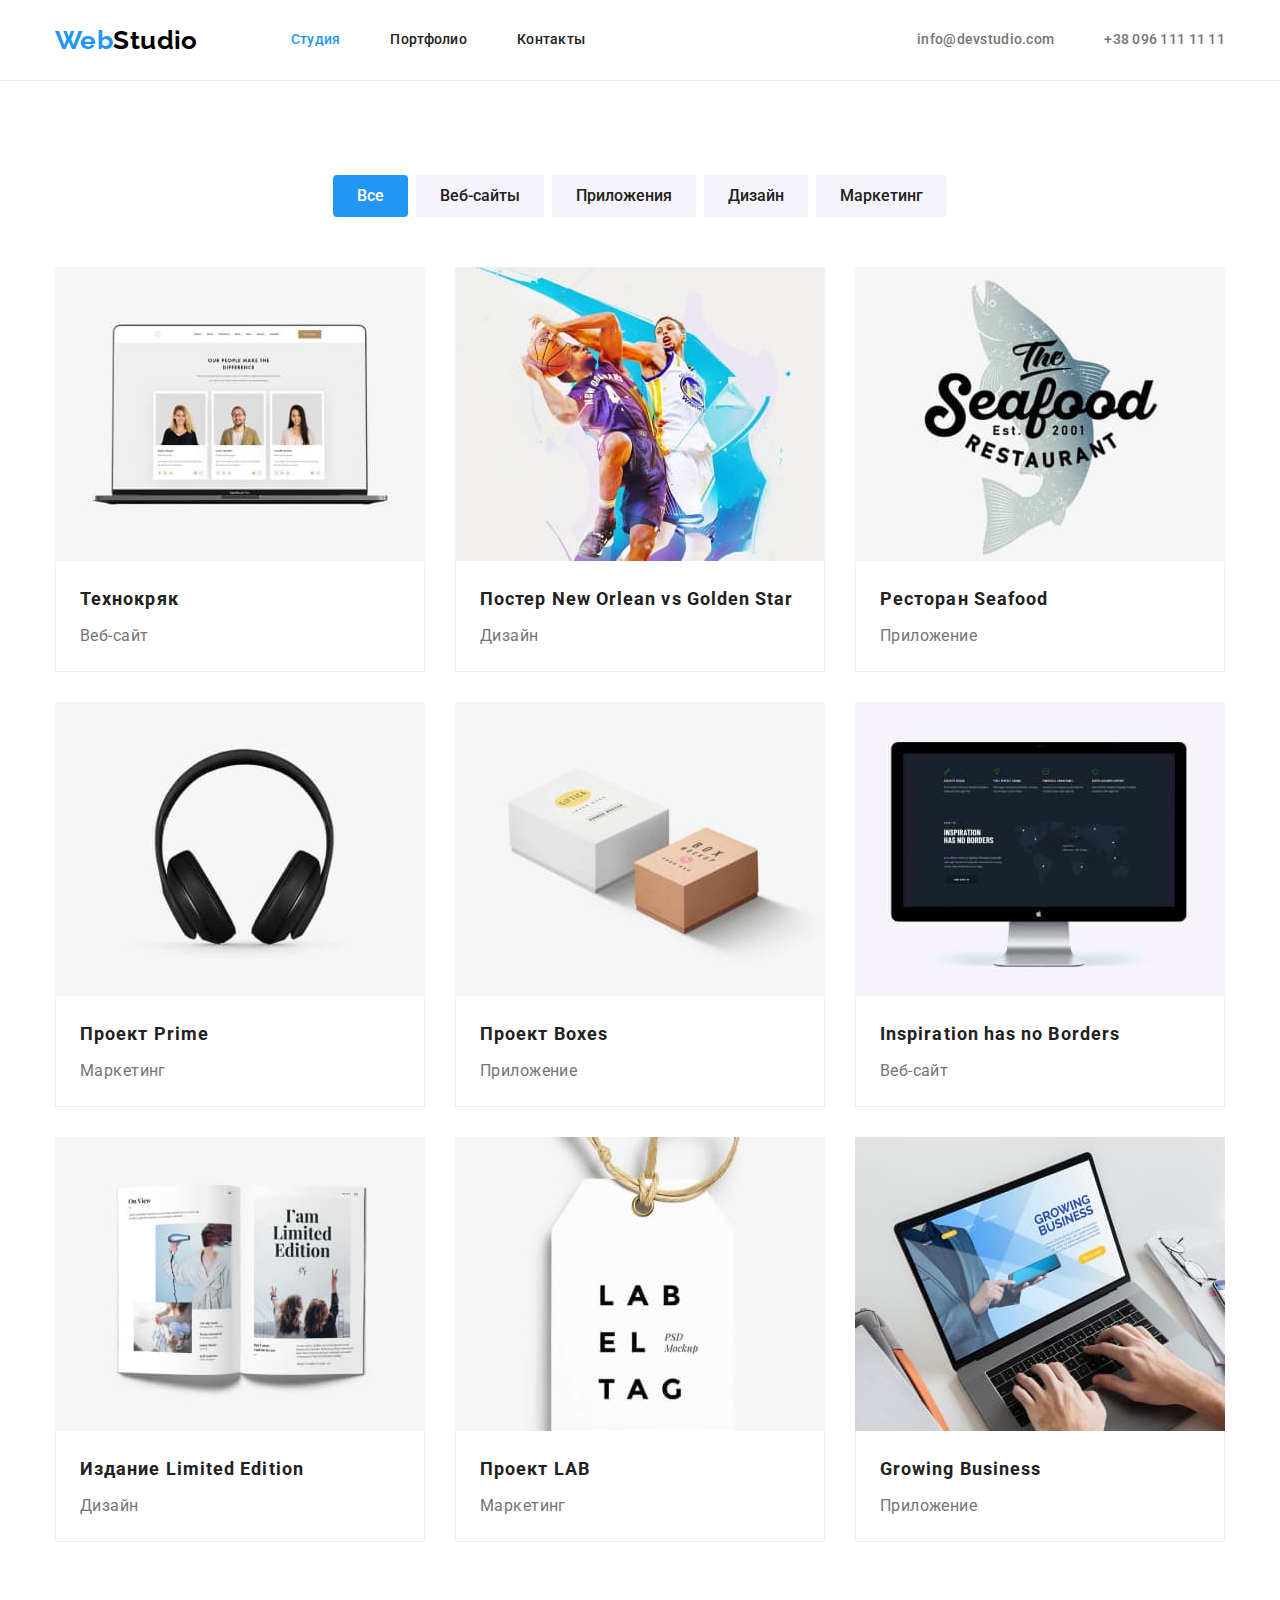
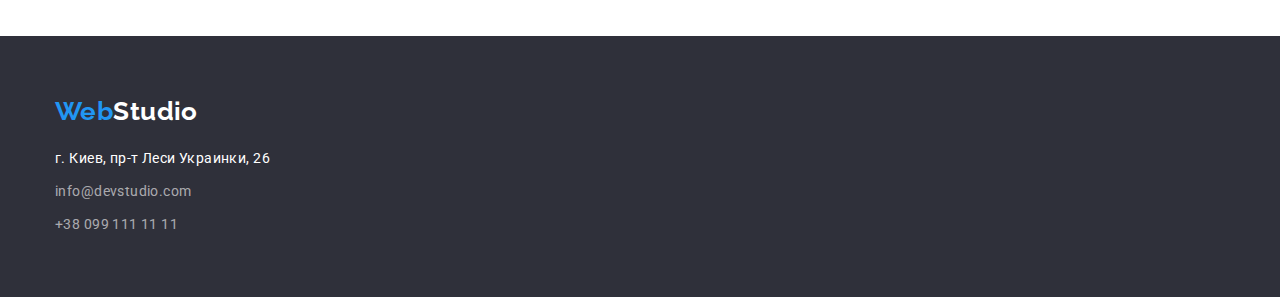
==== portfolio.html @ 26721f90 "Initial commit" ====
<!DOCTYPE html>
<html lang="ru">
  <head>
    <meta charset="UTF-8" />
    <meta http-equiv="X-UA-Compatible" content="IE=edge" />
    <meta name="viewport" content="width=device-width, initial-scale=1.0" />
    <title>goit-markup-hw-01</title>
    <link rel="preconnect" href="https://fonts.googleapis.com" />
    <link rel="preconnect" href="https://fonts.gstatic.com" crossorigin />

    <!-- Fonts -->
    <link
      href="https://fonts.googleapis.com/css2?family=Raleway:wght@700&family=Roboto:wght@400;500;700&display=swap"
      rel="stylesheet"
    />

    <!-- Modern normalize styles -->
    <link
      rel="stylesheet"
      href="https://cdnjs.cloudflare.com/ajax/libs/modern-normalize/1.1.0/modern-normalize.min.css"
    />

    <!-- Custom styles -->
    <link rel="stylesheet" href="./css/styles.css" />
  </head>

  <body>
    <!--Section Header  -->

    <header class="header">
      <div class="container header-container">
        <nav class="header-nav">
          <a class="logo-header link" lang="en" href="./index.html"
            ><span class="logo-header-accent">Web</span>Studio</a
          >
          <ul class="header-pages-list list">
            <li class="header-list-item">
              <a class="header-link link current-link" href="./index.html"
                >Студия
              </a>
            </li>
            <li class="header-list-item">
              <a class="header-link link" href="./portfolio.html">Портфолио</a>
            </li>
            <li class="header-list-item">
              <a class="header-link link" href="">Контакты</a>
            </li>
          </ul>
        </nav>
        <ul class="header-contacts-list list">
          <li class="header-contacts-item">
            <a class="header-contacts link" href="mailto:info@devstudio.com"
              >info@devstudio.com</a
            >
          </li>
          <li class="header-contacts-item">
            <a class="header-contacts link" href="tel:+380961111111"
              >+38 096 111 11 11</a
            >
          </li>
        </ul>
      </div>
    </header>

    <!-- Section Unique  content -->

    <main>
      <!-- Examples of works -->

      <section class="section works-examples">
        <div class="container">
          <h1 class="visually-hidden">Примеры работ</h1>
          <ul class="list button-list">
            <li class="button-item">
              <button class="btn-wrk-exmpl active-btn" type="button">
                Все
              </button>
            </li>
            <li class="button-item">
              <button class="btn-wrk-exmpl" type="button">Веб-сайты</button>
            </li>
            <li class="button-item">
              <button class="btn-wrk-exmpl" type="button">Приложения</button>
            </li>
            <li class="button-item">
              <button class="btn-wrk-exmpl" type="button">Дизайн</button>
            </li>
            <li class="button-item">
              <button class="btn-wrk-exmpl" type="button">Маркетинг</button>
            </li>
          </ul>
          <ul class="list card-set works-examples-list">
            <li class="container-wrk-exmpl card-set-item">
              <img
                src="./images/projects/project-1.jpg"
                alt="Проект 1"
                width="370"
                height="294"
              />
              <div class="examples-text">
                <h2 class="title-wrk-exmpl">Технокряк</h2>
                <p class="desc-wrk-exmpl">Веб-сайт</p>
              </div>
            </li>
            <li class="container-wrk-exmpl card-set-item">
              <img
                src="./images/projects/project-2.jpg"
                alt="Проект 2"
                width="370"
                height="294"
              />
              <div class="examples-text">
                <h2 class="title-wrk-exmpl">
                  Постер <span lang="en">New Orlean vs Golden Star</span>
                </h2>
                <p class="desc-wrk-exmpl">Дизайн</p>
              </div>
            </li>
            <li class="container-wrk-exmpl card-set-item">
              <img
                src="./images/projects/project-3.jpg"
                alt="Проект 3"
                width="370"
                height="294"
              />
              <div class="examples-text">
                <h2 class="title-wrk-exmpl">
                  Ресторан <span lang="en">Seafood</span>
                </h2>
                <p class="desc-wrk-exmpl">Приложение</p>
              </div>
            </li>
            <li class="container-wrk-exmpl card-set-item">
              <img
                src="./images/projects/project-4.jpg"
                alt="Проект 4"
                width="370"
                height="294"
              />
              <div class="examples-text">
                <h2 class="title-wrk-exmpl">
                  Проект <span lang="en">Prime</span>
                </h2>
                <p class="desc-wrk-exmpl">Маркетинг</p>
              </div>
            </li>
            <li class="container-wrk-exmpl card-set-item">
              <img
                src="./images/projects/project-5.jpg"
                alt="Проект 5"
                width="370"
                height="294"
              />
              <div class="examples-text">
                <h2 class="title-wrk-exmpl">
                  Проект <span lang="en">Boxes</span>
                </h2>
                <p class="desc-wrk-exmpl">Приложение</p>
              </div>
            </li>
            <li class="container-wrk-exmpl card-set-item">
              <img
                src="./images/projects/project-6.jpg"
                alt="Проект 6 "
                width="370"
                height="294"
              />
              <div class="examples-text">
                <h2 class="title-wrk-exmpl" lang="en">
                  Inspiration has no Borders
                </h2>
                <p class="desc-wrk-exmpl">Веб-сайт</p>
              </div>
            </li>
            <li class="container-wrk-exmpl card-set-item">
              <img
                src="./images/projects/project-7.jpg"
                alt="Проект 7"
                width="370"
                height="294"
              />
              <div class="examples-text">
                <h2 class="title-wrk-exmpl">
                  Издание <span lang="en">Limited Edition</span>
                </h2>
                <p class="desc-wrk-exmpl">Дизайн</p>
              </div>
            </li>
            <li class="container-wrk-exmpl card-set-item">
              <img
                src="./images/projects/project-8.jpg"
                alt="Проект 8"
                width="370"
                height="294"
              />
              <div class="examples-text">
                <h2 class="title-wrk-exmpl">
                  Проект <span lang="en">LAB</span>
                </h2>
                <p class="desc-wrk-exmpl">Маркетинг</p>
              </div>
            </li>
            <li class="container-wrk-exmpl card-set-item">
              <img
                src="./images/projects/project-9.jpg"
                alt="Проект 9"
                width="370"
                height="294"
              />
              <div class="examples-text">
                <h2 class="title-wrk-exmpl" lang="en">Growing Business</h2>
                <p class="desc-wrk-exmpl">Приложение</p>
              </div>
            </li>
          </ul>
        </div>
      </section>
    </main>

    <!-- Section Footer -->

    <footer class="section footer">
      <div class="container">
        <a class="logo-footer link" lang="en" href="./index.html"
          ><span class="logo-footer-accent">Web</span>Studio</a
        >
        <address class="address container-address">
          <ul class="list">
            <li class="footer-list-item">
              <a
                class="address-link link"
                href="https://goo.gl/maps/PPFv1zaZSDfDvedT9"
                target="_blank"
                rel="noopener noreferrer"
              >
                г. Киев, пр-т Леси Украинки, 26</a
              >
            </li>
            <li class="footer-list-item">
              <a class="footer-contacts link" href="mailto:info@devstudio.com"
                >info@devstudio.com</a
              >
            </li>
            <li class="footer-list-item">
              <a class="footer-contacts link" href="tel:+380991111111"
                >+38 099 111 11 11</a
              >
            </li>
          </ul>
        </address>
      </div>
    </footer>
  </body>
</html>
---- css/styles.css ----
:root {
  /* fonts */
  --main-font: "Roboto";
  --secondary-font: "Raleway";

  /* text colors */
  --main-txt-cl: #757575;
  --secondary-txt-cl: #212121;
  --dark-txt-cl: #000000;
  --white-txt-cl: #ffffff;
  --accent-txt-cl: #2196f3;

  /* bg colors */
  --main-bg-cl: #ffffff;
  --grey-bg-cl: #f5f4fa;
  --dark-bg-cl: #2f303a;
  --btn-cl: #2196f3;
  --btn-active-cl: #188ce8;

  /* others */
  --items: 4;
  --indent: 30px;
}

/* body */
body {
  font-family: var(--main-font), sans-serif;
  font-size: 14px;
  line-height: 1.71;
  color: var(--main-txt-cl);
  letter-spacing: 0.03em;

  background-color: var(--main-bg-cl);
}

/* reset */

h1,
h2,
h3,
h4,
p {
  margin: 0;
}

img {
  display: block;
  max-width: 100%;
  height: auto;
}

/* utilitas */

.container {
  width: 1200px;
  padding-left: 15px;
  padding-right: 15px;
  margin-left: auto;
  margin-right: auto;
}

.section {
  padding-top: 94px;
  padding-bottom: 94px;
}

.link {
  text-decoration: none;
}

.list {
  list-style: none;
  margin: 0;
  padding: 0;
}

.current-link {
  color: var(--accent-txt-cl);
}

.section-title {
  margin-bottom: 50px;
  font-size: 36px;
  line-height: 1.17;
  text-align: center;
  color: var(--secondary-txt-cl);
}

.visually-hidden {
  position: absolute;
  width: 1px;
  height: 1px;
  margin: -1px;
  border: 0;
  padding: 0;

  white-space: nowrap;
  clip-path: inset(100%);
  clip: rect(0 0 0 0);
  overflow: hidden;
}

.card-set {
  display: flex;
  flex-wrap: wrap;
  margin: calc(-1 * var(--indent) / 2);
}

.card-set-item {
  flex-basis: calc((100% - var(--indent) * var(--items)) / var(--items));
  margin: calc(var(--indent) / 2);
}

/*  common header*/
.header {
  border-bottom: 1px solid #ececec;
}

.header-container {
  display: flex;
  align-items: center;
}

.header-nav {
  display: flex;
  align-items: center;
}

.header-pages-list {
  display: flex;
  margin-left: 93px;
}

.header-contacts-list {
  display: flex;
  align-items: center;
  margin-left: auto;
}

.header-list-item {
  margin-right: 50px;
}
.header-list-item:last-child {
  margin-right: 0;
}

.logo-header {
  font-family: var(--secondary-font), sans-serif;
  font-weight: 700;
  font-size: 26px;
  line-height: 1.19;
  color: var(--dark-txt-cl);
}

.logo-header-accent {
  color: var(--accent-txt-cl);
}

.header-link {
  display: block;
  padding-top: 32px;
  padding-bottom: 32px;

  font-weight: 500;
  line-height: 1.14;
  letter-spacing: 0.02em;
  color: var(--secondary-txt-cl);
}

.header-link:hover,
.header-link:focus {
  color: var(--accent-txt-cl);
}

.header-contacts-item:not(:last-child) {
  margin-right: 50px;
}

.header-contacts {
  display: block;
  padding-top: 32px;
  padding-bottom: 32px;

  font-weight: 500;
  line-height: 1.14;
  letter-spacing: 0.02em;
  color: var(--main-txt-cl);
}

.header-contacts:hover,
.header-contacts:focus {
  color: var(--accent-txt-cl);
}

.current-link {
  color: var(--accent-txt-cl);
}

/* common footer */

.footer {
  padding: 60px 0px;

  background-color: #2f303a;
}

.footer-list-item:not(:last-child) {
  margin-bottom: 9px;
}

.logo-footer {
  display: inline-block;
  margin-bottom: 20px;

  font-family: var(--secondary-font), sans-serif;
  font-weight: 700;
  font-size: 26px;
  line-height: 1.19;
  color: var(--white-txt-cl);
}

.logo-footer-accent {
  color: var(--accent-txt-cl);
}

.address {
  font-style: normal;
}

.address-link {
  color: var(--white-txt-cl);
}

.footer-contacts {
  color: rgba(255, 255, 255, 0.6);
}

.footer-contacts:hover,
.footer-contacts:focus {
  color: var(--accent-txt-cl);
}

/* index.html */

/*  section hero*/
.hero {
  padding-top: 200px;
  padding-bottom: 200px;

  background-color: var(--dark-bg-cl);
}

.hero-container .hero-title {
  width: 696px;
  margin-left: auto;
  margin-right: auto;
  margin-bottom: 30px;

  font-weight: 900;
  font-size: 44px;
  line-height: 1.36;
  text-align: center;
  letter-spacing: 0.06em;
  text-transform: uppercase;
  color: var(--white-txt-cl);
}

.hero-btn {
  display: inline-block;
  padding: 10px 32px;
  margin-right: auto;
  margin-left: auto;
  min-width: 200px;

  font-family: inherit;
  font-weight: 700;
  font-size: 16px;
  line-height: 1.88;
  display: flex;
  align-items: center;
  text-align: center;
  letter-spacing: 0.06em;
  color: var(--white-txt-cl);

  border-radius: 4px;
  border: transparent;
  background-color: var(--btn-cl);

  cursor: pointer;
}

.hero-btn:hover,
.hero-btn:focus {
  background-color: var(--btn-active-cl);
}

/* section features */

.features-title {
  margin-bottom: 10px;
  font-size: 14px;
  text-transform: uppercase;
  line-height: 1.14;
  color: var(--secondary-txt-cl);
}

/* section about */
.about {
  padding-top: 0;
}
.about-list {
  --items: 3;
}

.about-title {
  margin-bottom: 50px;
}

/* section team */
.team {
  background-color: var(--grey-bg-cl);
}

.team-member-card {
  border-radius: 0px 0px 4px 4px;

  background-color: var(--main-bg-cl);
}

.card-team {
  padding: 30px 0px;
}

.team-member-title {
  margin-bottom: 10px;

  font-weight: 500;
  font-size: 16px;
  line-height: 1.19;
  text-align: center;
  color: var(--secondary-txt-cl);
}

.team-member-position {
  font-size: 16px;
  line-height: 1.19;
  text-align: center;
  color: var(--main-txt-cl);
}

/* portfolio.html */

/* work examples */

.button-list {
  display: flex;
  justify-content: center;

  margin-bottom: 50px;
}

.button-item:not(:last-child) {
  margin-right: 8px;
}

.works-examples-list {
  --items: 3;
}

.btn-wrk-exmpl {
  padding: 6px 22px;

  font-family: inherit;
  font-weight: 500;
  font-size: 16px;
  line-height: 1.62;
  text-align: center;
  color: var(--secondary-txt-cl);

  border-radius: 4px;
  border-color: transparent;

  background-color: var(--grey-bg-cl);

  cursor: pointer;
}

.btn-wrk-exmpl:hover,
.btn-wrk-exmpl:focus {
  color: var(--white-txt-cl);
  background-color: var(--btn-cl);
}

.active-btn {
  color: var(--white-txt-cl);
  background-color: var(--btn-cl);
}

.container-wrk-exmpl {
  background-color: var(--main-bg-cl);
}
.examples-text {
  padding: 20px 24px;

  border: 1px solid #eeeeee;
  border-top: 0px;
}

.title-wrk-exmpl {
  margin-bottom: 4px;

  font-size: 18px;
  line-height: 2;
  letter-spacing: 0.06em;
  color: var(--secondary-txt-cl);
}

.desc-wrk-exmpl {
  font-size: 16px;
  line-height: 1.88;
  color: var(--main-txt-cl);
}
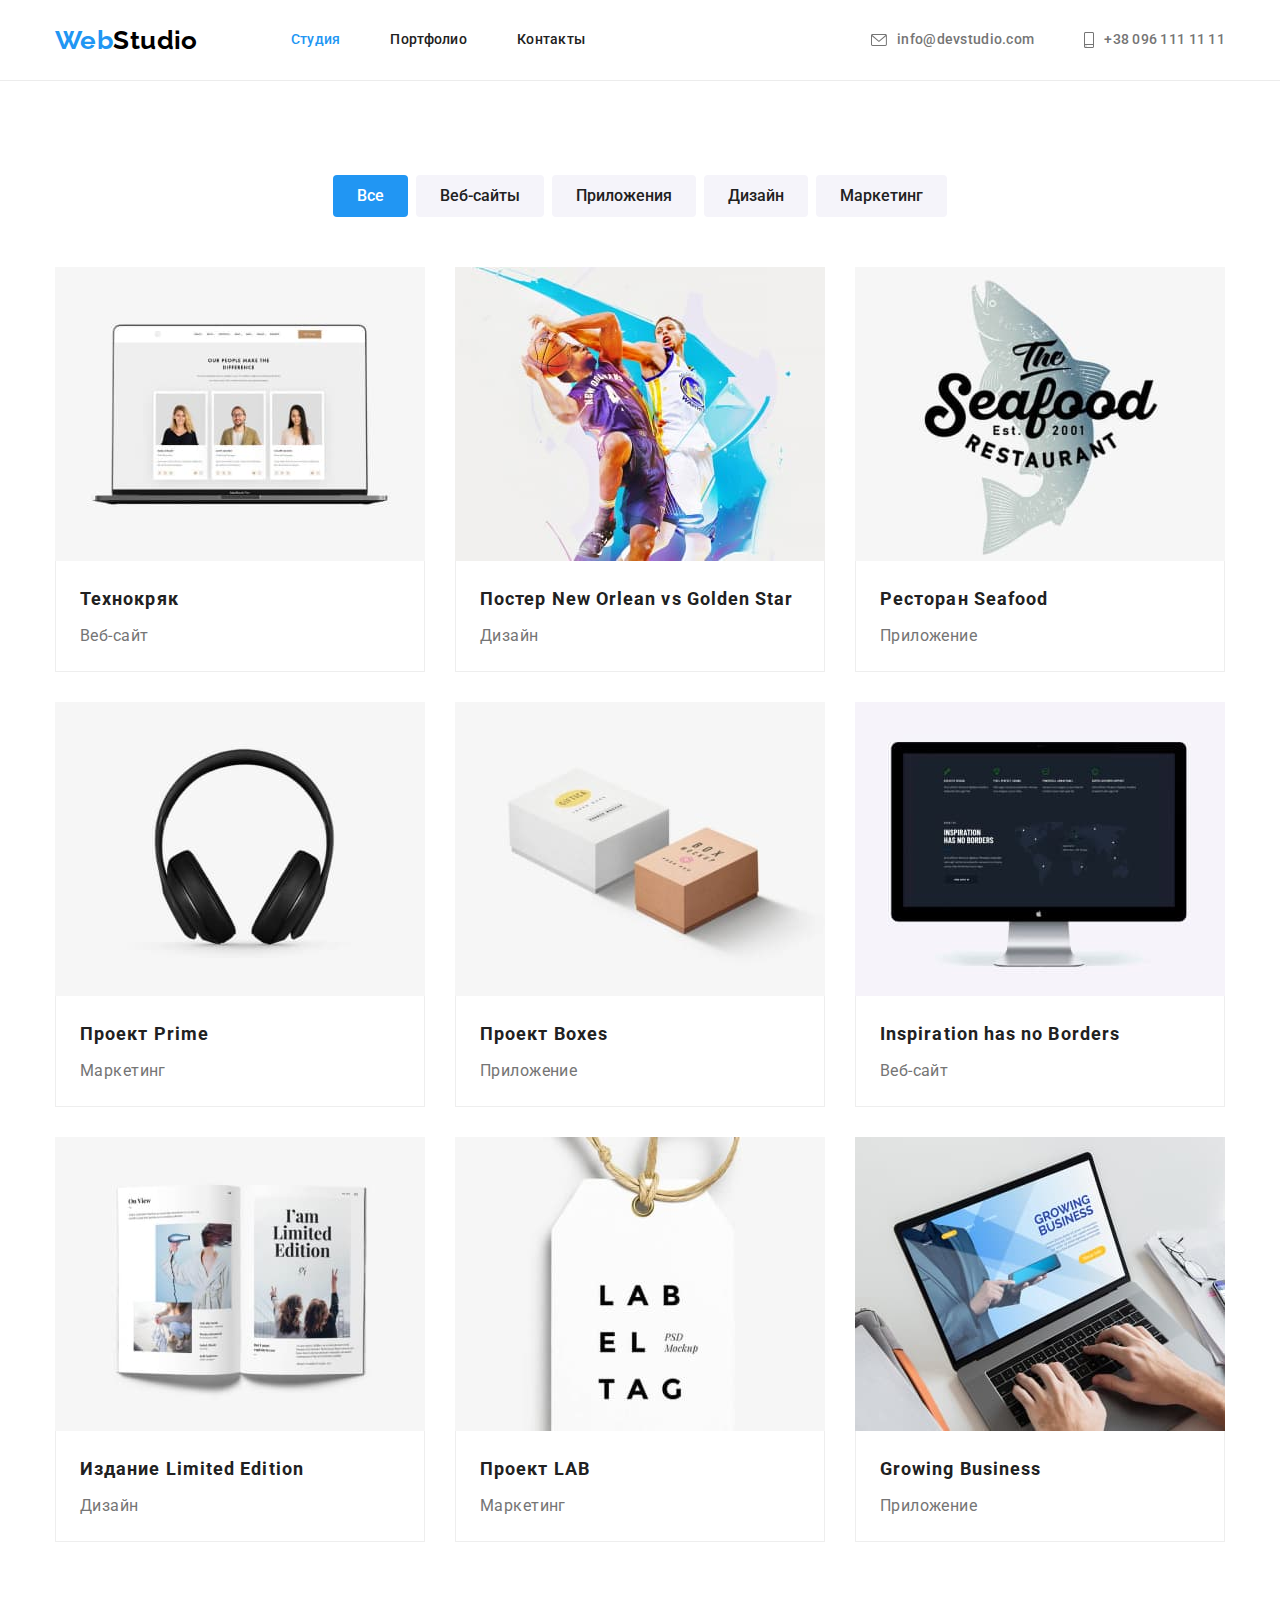
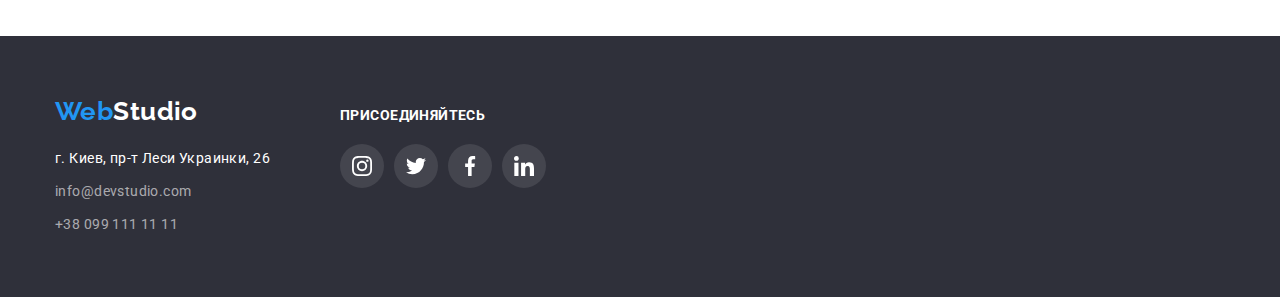
==== commit 97943a49: "update code" ====
--- a/portfolio.html
+++ b/portfolio.html
@@ -49,14 +49,23 @@
         </nav>
         <ul class="header-contacts-list list">
           <li class="header-contacts-item">
-            <a class="header-contacts link" href="mailto:info@devstudio.com"
-              >info@devstudio.com</a
+            <a
+              class="header-contacts-link link"
+              href="mailto:info@devstudio.com"
             >
+              <svg class="header-contacts-icon" width="16" height="12">
+                <use href="./images/icons.svg#icon-envelope"></use>
+              </svg>
+              <span>info@devstudio.com</span>
+            </a>
           </li>
           <li class="header-contacts-item">
-            <a class="header-contacts link" href="tel:+380961111111"
-              >+38 096 111 11 11</a
-            >
+            <a class="header-contacts-link link" href="tel:+380961111111">
+              <svg class="header-contacts-icon" width="10" height="16">
+                <use href="./images/icons.svg#icon-smartphone"></use>
+              </svg>
+              <span>+38 096 111 11 11</span>
+            </a>
           </li>
         </ul>
       </div>
@@ -219,35 +228,98 @@
 
     <!-- Section Footer -->
 
-    <footer class="section footer">
+    <footer class="footer">
       <div class="container">
-        <a class="logo-footer link" lang="en" href="./index.html"
-          ><span class="logo-footer-accent">Web</span>Studio</a
-        >
-        <address class="address container-address">
-          <ul class="list">
-            <li class="footer-list-item">
-              <a
-                class="address-link link"
-                href="https://goo.gl/maps/PPFv1zaZSDfDvedT9"
-                target="_blank"
-                rel="noopener noreferrer"
-              >
-                г. Киев, пр-т Леси Украинки, 26</a
-              >
-            </li>
-            <li class="footer-list-item">
-              <a class="footer-contacts link" href="mailto:info@devstudio.com"
-                >info@devstudio.com</a
-              >
-            </li>
-            <li class="footer-list-item">
-              <a class="footer-contacts link" href="tel:+380991111111"
-                >+38 099 111 11 11</a
-              >
-            </li>
-          </ul>
-        </address>
+        <div class="footer-group">
+          <div class="fotter-contacts">
+            <a class="logo-footer link" lang="en" href="./index.html"
+              ><span class="logo-footer-accent">Web</span>Studio</a
+            >
+            <address class="address container-address">
+              <ul class="list">
+                <li class="footer-list-item">
+                  <a
+                    class="address-link link"
+                    href="https://goo.gl/maps/PPFv1zaZSDfDvedT9"
+                    target="_blank"
+                    rel="noopener noreferrer"
+                  >
+                    г. Киев, пр-т Леси Украинки, 26</a
+                  >
+                </li>
+                <li class="footer-list-item">
+                  <a
+                    class="footer-contacts link"
+                    href="mailto:info@devstudio.com"
+                    >info@devstudio.com</a
+                  >
+                </li>
+                <li class="footer-list-item">
+                  <a class="footer-contacts link" href="tel:+380991111111"
+                    >+38 099 111 11 11</a
+                  >
+                </li>
+              </ul>
+            </address>
+          </div>
+          <div class="footer-social-media">
+            <strong class="footer-text">Присоединяйтесь</strong>
+            <ul class="footer-media-list list">
+              <li class="footer-social-item">
+                <a
+                  class="footer-link link"
+                  href=""
+                  target="_blank"
+                  rel="noopener noreferrer"
+                  aria-label="instagram"
+                >
+                  <svg class="footer-media-icon" width="20" height="20">
+                    <use href="./images/icons.svg#icon-instagram"></use>
+                  </svg>
+                </a>
+              </li>
+              <li class="footer-social-item">
+                <a
+                  class="footer-link link"
+                  href=""
+                  target="_blank"
+                  rel="noopener noreferrer"
+                  aria-label="twitter"
+                >
+                  <svg class="footer-media-icon" width="20" height="20">
+                    <use href="./images/icons.svg#icon-twitter"></use>
+                  </svg>
+                </a>
+              </li>
+              <li class="footer-social-item">
+                <a
+                  class="footer-link link"
+                  href=""
+                  target="_blank"
+                  rel="noopener noreferrer"
+                  aria-label="facebook"
+                >
+                  <svg class="footer-media-icon" width="20" height="20">
+                    <use href="./images/icons.svg#icon-facebook"></use>
+                  </svg>
+                </a>
+              </li>
+              <li class="footer-social-item">
+                <a
+                  class="footer-link link"
+                  href=""
+                  target="_blank"
+                  rel="noopener noreferrer"
+                  aria-label="linkedin"
+                >
+                  <svg class="footer-media-icon" width="20" height="20">
+                    <use href="./images/icons.svg#icon-linkedin"></use>
+                  </svg>
+                </a>
+              </li>
+            </ul>
+          </div>
+        </div>
       </div>
     </footer>
   </body>
--- a/css/styles.css
+++ b/css/styles.css
@@ -111,6 +111,19 @@
   margin: calc(var(--indent) / 2);
 }
 
+.features-iconfill {
+  display: flex;
+  align-items: center;
+  justify-content: center;
+  margin-bottom: 30px;
+
+  width: 270px;
+  height: 120px;
+
+  background-color: #f5f4fa;
+  border-radius: 4px;
+}
+
 /*  common header*/
 .header {
   border-bottom: 1px solid #ececec;
@@ -176,8 +189,9 @@
   margin-right: 50px;
 }
 
-.header-contacts {
-  display: block;
+.header-contacts-link {
+  display: flex;
+  align-items: center;
   padding-top: 32px;
   padding-bottom: 32px;
 
@@ -185,13 +199,20 @@
   line-height: 1.14;
   letter-spacing: 0.02em;
   color: var(--main-txt-cl);
-}
-
-.header-contacts:hover,
-.header-contacts:focus {
-  color: var(--accent-txt-cl);
-}
-
+
+  fill: #757575;
+}
+
+.header-contacts-link:hover,
+.header-contacts-link:focus {
+  color: var(--accent-txt-cl);
+
+  fill: var(--accent-txt-cl);
+}
+
+.header-contacts-icon {
+  margin-right: 10px;
+}
 .current-link {
   color: var(--accent-txt-cl);
 }
@@ -238,6 +259,72 @@
 .footer-contacts:hover,
 .footer-contacts:focus {
   color: var(--accent-txt-cl);
+}
+.footer-media-list {
+  display: flex;
+  justify-content: center;
+}
+
+.footer-social-item {
+  width: 44px;
+  height: 44px;
+}
+
+.footer-social-item:not(:last-child) {
+  margin-right: 10px;
+}
+
+.footer-link {
+  display: flex;
+  align-items: center;
+  justify-content: center;
+  width: 100%;
+  height: 100%;
+
+  color: #ffffff;
+
+  background-color: rgba(255, 255, 255, 0.1);
+  border-radius: 50%;
+  /* outline: 2px solid red; */
+}
+
+.footer-link:hover,
+.footer-link:focus {
+  background-color: var(--btn-cl);
+}
+
+.footer-media-icon {
+  width: 20px;
+  height: 20px;
+
+  fill: currentColor;
+}
+
+.footer-social-media {
+  margin-left: 70px;
+}
+
+.footer-text {
+  display: block;
+  font-weight: 700;
+  line-height: 1.14;
+  text-transform: uppercase;
+
+  margin-bottom: 20px;
+  color: var(--main-bg-cl);
+}
+
+.footer-group {
+  display: flex;
+  align-items: baseline;
+}
+
+.footer-social-item {
+}
+
+.footer-link {
+  color: #ffffff;
+  background-color: rgba(255, 255, 255, 0.1);
 }
 
 /* index.html */
@@ -342,10 +429,90 @@
 }
 
 .team-member-position {
+  margin-bottom: 16px;
+
   font-size: 16px;
   line-height: 1.19;
   text-align: center;
   color: var(--main-txt-cl);
+}
+
+.social-media-list {
+  display: flex;
+  justify-content: center;
+}
+
+.social-media-item {
+  width: 44px;
+  height: 44px;
+}
+
+.social-media-item:not(:last-child) {
+  margin-right: 10px;
+}
+
+.social-media-link {
+  display: flex;
+  align-items: center;
+  justify-content: center;
+  width: 100%;
+  height: 100%;
+
+  color: #afb1b8;
+
+  background-color: #ffffff;
+  border-radius: 50%;
+  /* outline: 2px solid red; */
+}
+
+.social-media-link:hover,
+.social-media-link:focus {
+  color: #ffffff;
+  background-color: var(--btn-cl);
+}
+
+.social-media-icon {
+  width: 20px;
+  height: 20px;
+
+  fill: currentColor;
+}
+
+/* section clients */
+
+.clients-group {
+  display: flex;
+  justify-content: center;
+  gap: 30px;
+}
+
+.clients-iconfill {
+  width: 170px;
+  height: 92px;
+}
+
+.clients-link {
+  display: flex;
+  justify-content: center;
+  align-items: center;
+
+  width: 100%;
+  height: 100%;
+
+  color: #afb1b8;
+
+  border: 1px solid #afb1b8;
+  border-radius: 4px;
+}
+
+.clients-link:hover,
+.clients-link:focus {
+  color: var(--accent-txt-cl);
+  border: 1px solid #2196f3;
+}
+
+.clients-icon {
+  fill: currentColor;
 }
 
 /* portfolio.html */
